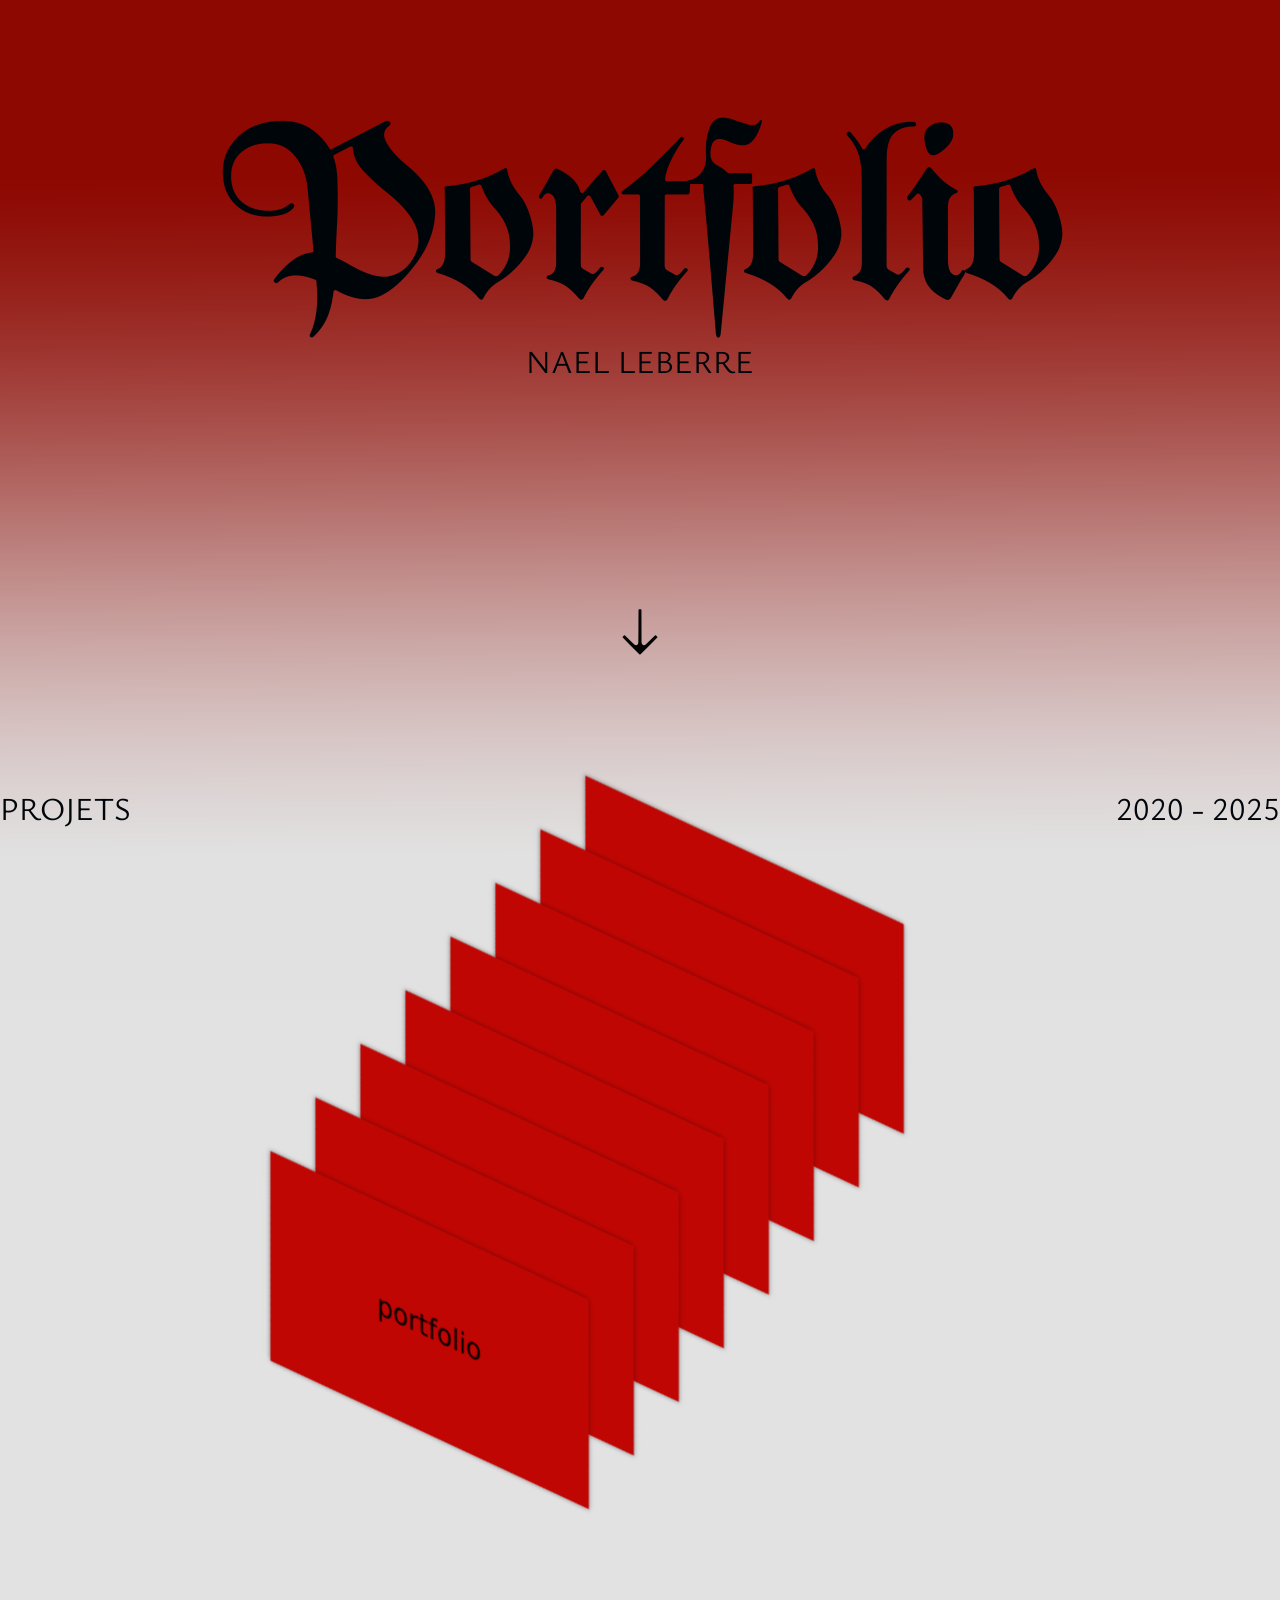
==== index.html @ 7e0f1051 "Rename portfolio.html to index.html" ====
<!DOCTYPE html>
<html>
<head>
    <meta charset="utf-8">
    <title>portfolio Naël Leberre</title>
    <link rel="stylesheet" href="style.css">

    <link rel="preconnect" href="https://fonts.googleapis.com">
    <link rel="preconnect" href="https://fonts.gstatic.com" crossorigin>
    <link href="https://fonts.googleapis.com/css2?family=UnifrakturMaguntia&display=swap" rel="stylesheet">

    <link rel="preconnect" href="https://fonts.googleapis.com">
    <link rel="preconnect" href="https://fonts.gstatic.com" crossorigin>
    <link href="https://fonts.googleapis.com/css2?family=Ysabeau+Office:ital,wght@0,1..1000;1,1..1000&display=swap" rel="stylesheet">

</head>
<body>

<p id="PORTFOLIO">Portfolio</p>

<div class="NAELLEBERRE">
    <a href="pages/moi.html" class="textlink">NAEL LEBERRE</a>
</div>

<a href="#stack" class="fleche-scroll">
    <img src="fleche.png" alt="Aller en bas">
</a>

<div class="ligne">
    <p id="PROJET">PROJETS</p>
    <p id="DATE">2020 - 2025</p>
</div>

<div class="stack">
    <div class="image-stack">
        <a href="pages/photo.html" style="--i: 1">
            <img src="photo.png" alt="photo" id="stack">
        </a>
        <a href="pages/3D.html" style="--i: 2">
            <img src="3D.png" alt="3D">
        </a>
        <a href="pages/brand.html" style="--i: 3">
            <img src="brand.png" alt="brand">
        </a>
        <a href="pages/decoration.html" style="--i: 4">
            <img src="decoration.png" alt="decoration">
        </a>
        <a href="pages/design.html" style="--i: 5">
            <img src="design.png" alt="design">
        </a>
        <a href="pages/dessin.html" style="--i: 6">
            <img src="dessin.png" alt="dessin">
        </a>
        <a href="pages/electronique.html" style="--i: 7">
            <img src="electronique.png" alt="electronique">
        </a>
        <a href="pages/portfolio.html" style="--i: 8">
            <img src="portfolio.png" alt="portfolio">
        </a>
    </div>
</div>
</body>
</html>
---- style.css ----
* {
    margin: 0;
    padding: 0;
    box-sizing: border-box;
    scroll-behavior: smooth;
    caret-color: transparent !important;
    user-select: none;
}

body {
    background-color: rgb(226, 226, 226);
    background-image: url('background.png');
    background-size: cover;
    background-position: top center;
    background-attachment: scroll;
    background-repeat: no-repeat;
    height: 100vh;
    width: 100%;
    overflow-x: hidden; 
    display: block;
}
  
#PORTFOLIO {
    display: flex;
    justify-content: center;
    margin-top: 100px;
    font-family: 'UnifrakturMaguntia';
    font-size: 250px;
    letter-spacing: -6px;
    color: rgb(0, 5, 10);
}

.NAELLEBERRE {
    display: flex;
    justify-content: center; /* centre horizontalement */
    margin-top: -20px;
    text-align: center;
    font-family: 'Ysabeau Office';
    font-size: 200%;
    color: rgb(0, 5, 10);
}

.textlink {     /* parametre globale pout tous les texte lien */
    display: block; 
    cursor: pointer; /* Indique que l'element est cliquable */
    text-decoration: none; /* Retirer le soulignement du lien */
    color: rgb(0, 5, 10);
}

.textlink:hover {       /* parametre globale pout tous les texte lien */
    color: rgb(141, 8, 1);
}

.fleche-scroll img {        /* parametre fleche */
    width: 50px;
    height: 50px;
    margin-top: 250px;
    left: 50%;
    transform: translate(-50%, -50%);
    position: sticky;
    cursor: pointer;
    transition: transform 0.5s ease;
}

.fleche-scroll img:hover {      /* animation fleche */
    transform: translateY(10px) translate(-50%, -50%);
}

.ligne {
    margin-top: 100px;
    display: flex;
    justify-content: space-between;
    align-items: center;
    width: 100%;
}
  
#PROJET, #DATE {
    font-family: 'Ysabeau Office';
    font-size: 200%;
    color: rgb(0, 5, 10);
    margin: 0; /* pour enlever l'espacement par defaut des <p> */
}
  
.stack {
    width: fit-content;
    margin: 0 auto;
    display: flex;
    justify-content: center;
    margin-top: 175px;
}

.image-stack {      /* parametre du container pour l'effet de pil*/
    display: flex;
    position: relative;
    transform-style: preserve-3d;
    transform: rotateY(0deg) rotateZ(-50deg);
}
  
.image-stack img{       /* parametre de chaque image pour l'effet en 3d */
    cursor: pointer;
    width: 350px;
    height: auto;
    transform: rotateY(-1deg) rotateZ(70deg) skew(20deg, 5deg);
    margin-top: -50px;
    transition: transform 0.5s ease, box-shadow 0.5s ease;
    box-shadow: 0 0 5px rgba(0, 0, 0, 0.5);
    z-index: var(--i);
}

.image-stack a {        /* bien placer les images pour pas quelles soit toutes empiler et pas distinguable */
    position: absolute;
    top: 0;
    left: 0;
    z-index: var(--i);
    transform: 
        translateX(calc(var(--i) * -70px)) 
}

.image-stack a:hover img{       /* animation quand la souris passe sur une image */
    transition: transform 0.5s ease, box-shadow 0.5s ease;
    transform: rotateZ(70deg) translateY(-100px) translateZ(4px) skew(20deg, 5deg);
    z-index: 999;
}
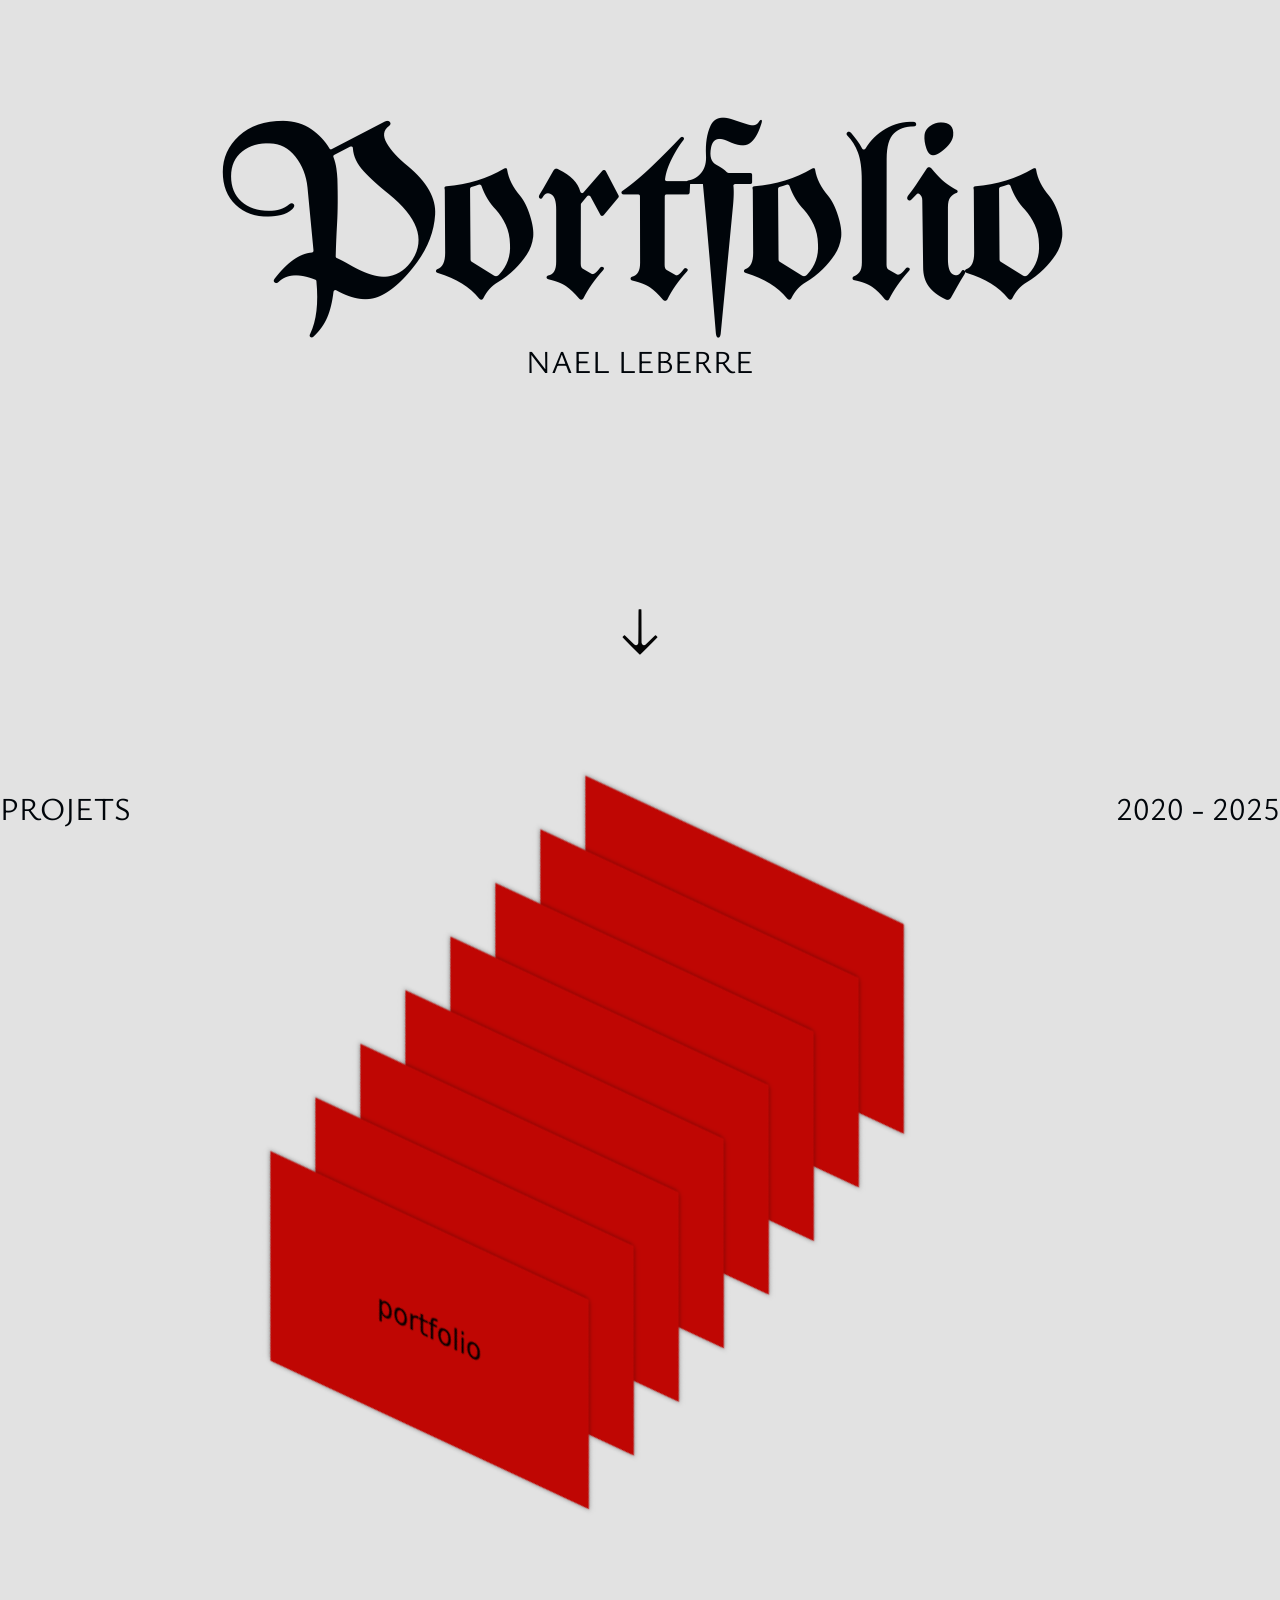
==== commit d54ed6fe: "Add files via upload" ====
--- a/index.html
+++ b/index.html
@@ -3,7 +3,7 @@
 <head>
     <meta charset="utf-8">
     <title>portfolio Naël Leberre</title>
-    <link rel="stylesheet" href="style.css">
+    <link rel="stylesheet" href="assets/css/style.css">
 
     <link rel="preconnect" href="https://fonts.googleapis.com">
     <link rel="preconnect" href="https://fonts.gstatic.com" crossorigin>
@@ -23,7 +23,7 @@
 </div>
 
 <a href="#stack" class="fleche-scroll">
-    <img src="fleche.png" alt="Aller en bas">
+    <img src="assets/img/icons/fleche.png" alt="Aller en bas">
 </a>
 
 <div class="ligne">
@@ -34,30 +34,30 @@
 <div class="stack">
     <div class="image-stack">
         <a href="pages/photo.html" style="--i: 1">
-            <img src="photo.png" alt="photo" id="stack">
+            <img src="assets/img/stack/photo.png" alt="photo" id="stack">
         </a>
         <a href="pages/3D.html" style="--i: 2">
-            <img src="3D.png" alt="3D">
+            <img src="assets/img/stack/3D.png" alt="3D">
         </a>
         <a href="pages/brand.html" style="--i: 3">
-            <img src="brand.png" alt="brand">
+            <img src="assets/img/stack/brand.png" alt="brand">
         </a>
         <a href="pages/decoration.html" style="--i: 4">
-            <img src="decoration.png" alt="decoration">
+            <img src="assets/img/stack/decoration.png" alt="decoration">
         </a>
         <a href="pages/design.html" style="--i: 5">
-            <img src="design.png" alt="design">
+            <img src="assets/img/stack/design.png" alt="design">
         </a>
         <a href="pages/dessin.html" style="--i: 6">
-            <img src="dessin.png" alt="dessin">
+            <img src="assets/img/stack/dessin.png" alt="dessin">
         </a>
         <a href="pages/electronique.html" style="--i: 7">
-            <img src="electronique.png" alt="electronique">
+            <img src="assets/img/stack/electronique.png" alt="electronique">
         </a>
         <a href="pages/portfolio.html" style="--i: 8">
-            <img src="portfolio.png" alt="portfolio">
+            <img src="assets/img/stack/portfolio.png" alt="portfolio">
         </a>
     </div>
 </div>
 </body>
-</html>
+</html>
--- a/assets/css/style.css
+++ b/assets/css/style.css
@@ -0,0 +1,123 @@
+* {
+    margin: 0;
+    padding: 0;
+    box-sizing: border-box;
+    scroll-behavior: smooth;
+    caret-color: transparent !important;
+    user-select: none;
+}
+
+body {
+    background-color: rgb(226, 226, 226);
+    background-image: url('assets/css/img/background.png');
+    background-size: cover;
+    background-position: top center;
+    background-attachment: scroll;
+    background-repeat: no-repeat;
+    height: 100vh;
+    width: 100%;
+    overflow-x: hidden; 
+    display: block;
+}
+  
+#PORTFOLIO {
+    display: flex;
+    justify-content: center;
+    margin-top: 100px;
+    font-family: 'UnifrakturMaguntia';
+    font-size: 250px;
+    letter-spacing: -6px;
+    color: rgb(0, 5, 10);
+}
+
+.NAELLEBERRE {
+    display: flex;
+    justify-content: center; /* centre horizontalement */
+    margin-top: -20px;
+    text-align: center;
+    font-family: 'Ysabeau Office';
+    font-size: 200%;
+    color: rgb(0, 5, 10);
+}
+
+.textlink {     /* parametre globale pout tous les texte lien */
+    display: block; 
+    cursor: pointer; /* Indique que l'element est cliquable */
+    text-decoration: none; /* Retirer le soulignement du lien */
+    color: rgb(0, 5, 10);
+}
+
+.textlink:hover {       /* parametre globale pout tous les texte lien */
+    color: rgb(141, 8, 1);
+}
+
+.fleche-scroll img {        /* parametre fleche */
+    width: 50px;
+    height: 50px;
+    margin-top: 250px;
+    left: 50%;
+    transform: translate(-50%, -50%);
+    position: sticky;
+    cursor: pointer;
+    transition: transform 0.5s ease;
+}
+
+.fleche-scroll img:hover {      /* animation fleche */
+    transform: translateY(10px) translate(-50%, -50%);
+}
+
+.ligne {
+    margin-top: 100px;
+    display: flex;
+    justify-content: space-between;
+    align-items: center;
+    width: 100%;
+}
+  
+#PROJET, #DATE {
+    font-family: 'Ysabeau Office';
+    font-size: 200%;
+    color: rgb(0, 5, 10);
+    margin: 0; /* pour enlever l'espacement par defaut des <p> */
+}
+  
+.stack {
+    width: fit-content;
+    margin: 0 auto;
+    display: flex;
+    justify-content: center;
+    margin-top: 175px;
+}
+
+.image-stack {      /* parametre du container pour l'effet de pil*/
+    display: flex;
+    position: relative;
+    transform-style: preserve-3d;
+    transform: rotateY(0deg) rotateZ(-50deg);
+}
+  
+.image-stack img{       /* parametre de chaque image pour l'effet en 3d */
+    cursor: pointer;
+    width: 350px;
+    height: auto;
+    transform: rotateY(-1deg) rotateZ(70deg) skew(20deg, 5deg);
+    margin-top: -50px;
+    transition: transform 0.5s ease, box-shadow 0.5s ease;
+    box-shadow: 0 0 5px rgba(0, 0, 0, 0.5);
+    z-index: var(--i);
+}
+
+.image-stack a {        /* bien placer les images pour pas quelles soit toutes empiler et pas distinguable */
+    position: absolute;
+    top: 0;
+    left: 0;
+    z-index: var(--i);
+    transform: 
+        translateX(calc(var(--i) * -70px)) 
+}
+
+.image-stack a:hover img{       /* animation quand la souris passe sur une image */
+    transition: transform 0.5s ease, box-shadow 0.5s ease;
+    transform: rotateZ(70deg) translateY(-100px) translateZ(4px) skew(20deg, 5deg);
+    z-index: 999;
+}
